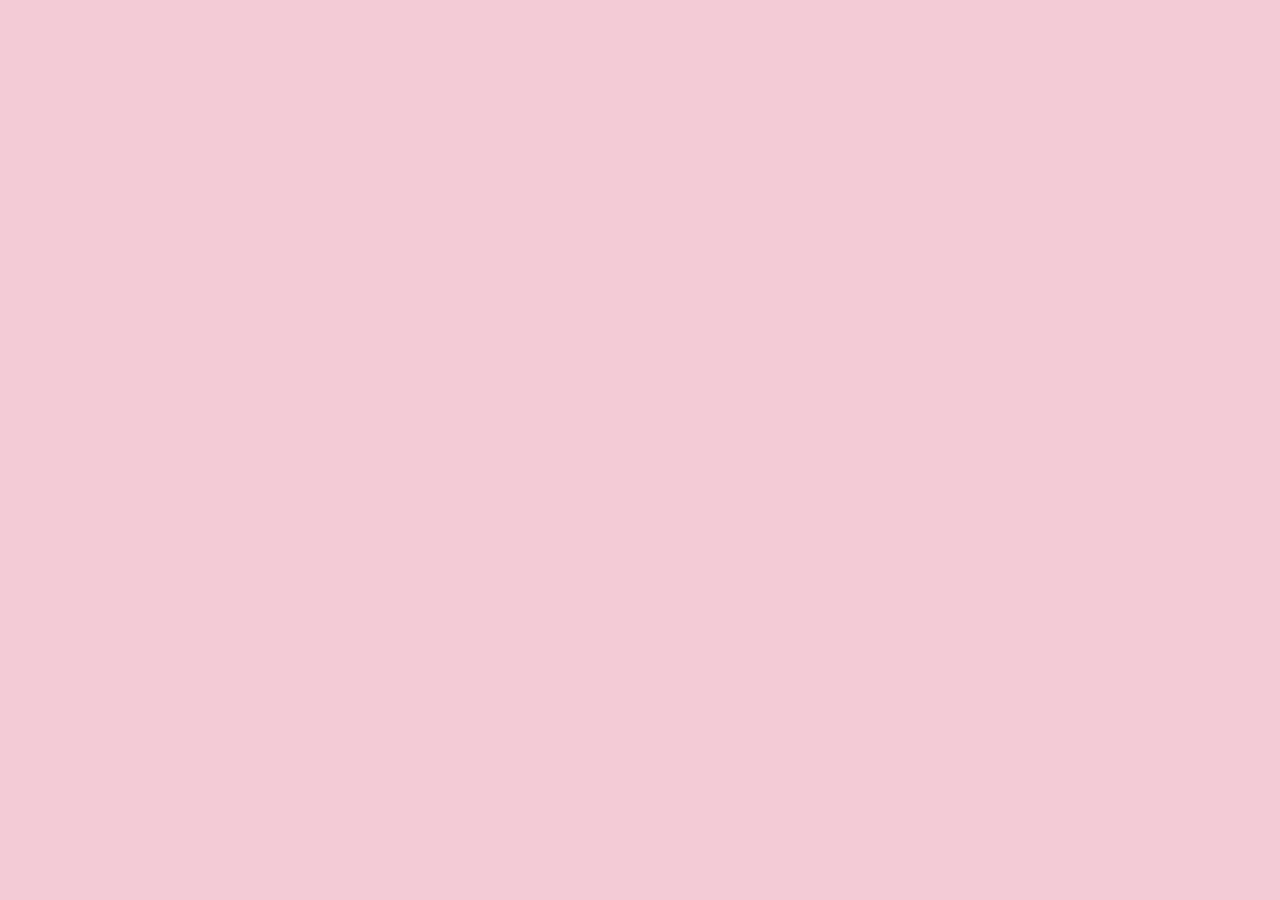
==== index.html @ 4ef360c7 "Move index.html to root and update image paths to reference budget-tracker-site folder" ====
<!DOCTYPE html>
<html lang="en">
<head>
<meta charset="UTF-8" />
<meta name="viewport" content="width=device-width, initial-scale=1.0, viewport-fit=cover" />
<title>Budget Ledger</title>
<link rel="icon" href="budget-tracker-site/icon-1024.png">
<link rel="apple-touch-icon" href="budget-tracker-site/apple-touch-icon.png">
<meta name="apple-mobile-web-app-capable" content="yes">
<meta name="apple-mobile-web-app-status-bar-style" content="default">
<meta name="apple-mobile-web-app-title" content="Budget Ledger">
<link href="https://fonts.googleapis.com/css2?family=Space+Mono:wght@400;700&display=swap" rel="stylesheet">
<style>
  * { box-sizing: border-box; }
  html, body {
    margin: 0;
    padding: 0;
    background: #F3CBD6;
    font-family: "Space Mono", "Courier New", monospace;
    color: #1A1A1A;
  }
  body {
    padding: 28px 16px 60px;
  }
  #app {
    max-width: 620px;
    margin: 0 auto;
  }
  .page-title {
    font-size: 30px;
    font-weight: 700;
    letter-spacing: 0.02em;
    color: #C1502E;
    text-transform: uppercase;
    text-align: center;
    margin: 0 0 4px;
  }
  .page-sub {
    text-align: center;
    font-size: 12px;
    color: #8A5A4C;
    margin: 0 0 24px;
  }

  .win {
    background: #F1EAD9;
    border: 2.5px solid #1A1A1A;
    border-radius: 8px;
    box-shadow: 4px 4px 0 #1A1A1A;
    margin-bottom: 18px;
    overflow: hidden;
  }
  .win-bar {
    background: #E3B7A4;
    border-bottom: 2.5px solid #1A1A1A;
    display: flex;
    align-items: center;
    justify-content: space-between;
    padding: 8px 12px;
  }
  .win-title {
    font-weight: 700;
    font-size: 13px;
    text-transform: uppercase;
    letter-spacing: 0.02em;
    display: flex;
    align-items: center;
    gap: 8px;
    min-width: 0;
    overflow: hidden;
    text-overflow: ellipsis;
    white-space: nowrap;
  }
  .dots { display: flex; gap: 5px; flex-shrink: 0; }
  .dot { width: 10px; height: 10px; border-radius: 50%; border: 1.5px solid #1A1A1A; }
  .dot.red { background: #E8654A; }
  .dot.yellow { background: #F2C230; }
  .dot.green { background: #6FAE68; }

  .win-body { padding: 16px; }

  .totals-win .win-body {
    display: flex;
    align-items: center;
    justify-content: space-between;
    flex-wrap: wrap;
    gap: 10px;
  }
  .totals-fig { font-size: 22px; font-weight: 700; }
  .totals-lbl { font-size: 11px; color: #6B6455; text-transform: uppercase; }
  .month-nav { display: flex; align-items: center; gap: 10px; }
  .month-nav button {
    font-family: inherit;
    font-weight: 700;
    font-size: 14px;
    background: #F2C230;
    border: 2px solid #1A1A1A;
    border-radius: 4px;
    box-shadow: 2px 2px 0 #1A1A1A;
    cursor: pointer;
    padding: 4px 9px;
    color: #1A1A1A;
  }
  .month-nav button:active { box-shadow: none; transform: translate(2px, 2px); }
  .month-label { font-size: 13px; font-weight: 700; min-width: 118px; text-align: center; }

  .cat-body-top {
    display: flex;
    justify-content: space-between;
    align-items: baseline;
    gap: 10px;
    margin-bottom: 10px;
  }
  .cat-remaining { font-size: 18px; font-weight: 700; }
  .cat-remaining.over { color: #C1502E; }
  .cat-remaining-lbl { font-size: 10px; text-transform: uppercase; color: #6B6455; }
  .cat-budget-note { font-size: 11px; color: #6B6455; }

  .bar-track {
    height: 16px;
    border: 2px solid #1A1A1A;
    border-radius: 3px;
    background: #FFFDF8;
    padding: 2px;
    display: flex;
    gap: 2px;
    overflow: hidden;
  }
  .bar-seg {
    flex: 1;
    background: #1A1A1A;
    border-radius: 1px;
  }
  .bar-seg.empty { background: transparent; }
  .bar-seg.over { background: #C1502E; }

  .toggle-btn {
    width: 100%;
    text-align: left;
    background: none;
    border: none;
    padding: 0;
    cursor: pointer;
    font-family: inherit;
    color: inherit;
  }

  .cat-detail { display: none; margin-top: 14px; padding-top: 14px; border-top: 2px dashed #C7BBA6; }
  .cat-detail.open { display: block; }

  label.field-lbl { font-size: 10px; text-transform: uppercase; color: #6B6455; display: block; margin-bottom: 3px; }

  .entry-form { display: flex; flex-wrap: wrap; gap: 8px; align-items: flex-end; margin-bottom: 14px; }
  .entry-form .fld { flex: 1; min-width: 90px; }
  .entry-form input {
    width: 100%;
    font-family: inherit;
    font-size: 13px;
    padding: 8px 9px;
    border: 2px solid #1A1A1A;
    border-radius: 4px;
    background: #FFFDF8;
    color: #1A1A1A;
  }
  .entry-form input:focus { outline: none; background: #FFF8E8; }
  .btn {
    font-family: inherit;
    font-weight: 700;
    font-size: 13px;
    padding: 8px 14px;
    border: 2px solid #1A1A1A;
    border-radius: 4px;
    box-shadow: 3px 3px 0 #1A1A1A;
    cursor: pointer;
    background: #F2C230;
    color: #1A1A1A;
    white-space: nowrap;
  }
  .btn:active { box-shadow: none; transform: translate(3px, 3px); }
  .btn.secondary { background: #FFFDF8; }
  .btn.danger { background: #E8654A; color: #FFFDF8; }
  .btn.small { padding: 6px 10px; font-size: 11px; box-shadow: 2px 2px 0 #1A1A1A; }
  .btn.small:active { transform: translate(2px, 2px); }

  .budget-edit { display: flex; align-items: flex-end; gap: 8px; margin-bottom: 14px; flex-wrap: wrap; }
  .budget-edit .fld { width: 100px; }
  .budget-edit .spacer { flex: 1; }

  .expense-list { display: flex; flex-direction: column; gap: 0; }
  .expense-item {
    display: flex;
    justify-content: space-between;
    align-items: center;
    gap: 8px;
    padding: 8px 0;
    border-bottom: 1.5px dotted #C7BBA6;
    font-size: 12px;
  }
  .expense-item:last-child { border-bottom: none; }
  .exp-left { display: flex; gap: 8px; align-items: baseline; min-width: 0; }
  .exp-date { color: #6B6455; flex-shrink: 0; }
  .exp-note { overflow: hidden; text-overflow: ellipsis; white-space: nowrap; }
  .exp-right { display: flex; gap: 10px; align-items: center; flex-shrink: 0; }
  .exp-amt { font-weight: 700; }
  .exp-del {
    background: #FFFDF8;
    border: 1.5px solid #1A1A1A;
    border-radius: 3px;
    width: 20px; height: 20px;
    line-height: 1;
    cursor: pointer;
    color: #1A1A1A;
    font-size: 13px;
  }
  .exp-del:hover { background: #E8654A; color: #FFFDF8; }
  .empty-note { font-size: 12px; color: #8A8474; padding: 4px 0; }

  .add-cat-form { display: flex; flex-wrap: wrap; gap: 8px; align-items: flex-end; }
  .add-cat-form .fld.grow { flex: 2; min-width: 140px; }
  .add-cat-form .fld.narrow { flex: 1; min-width: 90px; }

  .storage-note {
    text-align: center;
    font-size: 11px;
    color: #8A5A4C;
    margin-top: 20px;
    line-height: 1.6;
  }
  .status-msg { text-align: center; font-size: 13px; color: #8A5A4C; padding: 30px 0; }
</style>
</head>
<body>
<div id="app"></div>

<script>
(function () {
  const PALETTE = ["#C1502E", "#F2C230", "#6FAE68", "#8A6FAE", "#E8654A", "#3E8F8A"];
  const STORAGE_KEY = "budget-ledger-data";
  const DEFAULT_CATEGORIES = [
    { id: "rent", name: "Rent", budget: 1400 },
    { id: "utilities", name: "Utilities", budget: 150 },
    { id: "gas", name: "Gas", budget: 120 },
    { id: "dining", name: "Going out to eat", budget: 150 },
    { id: "groceries", name: "Groceries", budget: 300 }
  ];

  let data = null;
  let currentMonth = new Date().toISOString().slice(0, 7);
  let expandedCat = null;
  let storageOk = true;

  function uid() {
    return Date.now().toString(36) + Math.random().toString(36).slice(2, 7);
  }

  function fmt(n) {
    return "$" + Number(n).toLocaleString(undefined, { minimumFractionDigits: 2, maximumFractionDigits: 2 });
  }

  function monthLabel(ym) {
    const [y, m] = ym.split("-").map(Number);
    const d = new Date(y, m - 1, 1);
    return d.toLocaleDateString(undefined, { month: "long", year: "numeric" }).toUpperCase();
  }

  function shiftMonth(ym, delta) {
    const [y, m] = ym.split("-").map(Number);
    const d = new Date(y, m - 1 + delta, 1);
    return d.getFullYear() + "-" + String(d.getMonth() + 1).padStart(2, "0");
  }

  function loadData() {
    try {
      const raw = localStorage.getItem(STORAGE_KEY);
      data = raw ? JSON.parse(raw) : null;
    } catch (e) {
      data = null;
      storageOk = false;
    }
    if (!data) {
      data = { categories: DEFAULT_CATEGORIES.map((c, i) => ({ ...c, color: PALETTE[i % PALETTE.length] })), expenses: [] };
      saveData();
    }
    if (!data.categories) data.categories = [];
    if (!data.expenses) data.expenses = [];
  }

  function saveData() {
    try {
      localStorage.setItem(STORAGE_KEY, JSON.stringify(data));
      storageOk = true;
    } catch (e) {
      storageOk = false;
    }
  }

  function categorySpent(catId, ym) {
    return data.expenses
      .filter((e) => e.categoryId === catId && e.date.slice(0, 7) === ym)
      .reduce((sum, e) => sum + e.amount, 0);
  }

  function categoryExpenses(catId, ym) {
    return data.expenses
      .filter((e) => e.categoryId === catId && e.date.slice(0, 7) === ym)
      .sort((a, b) => (a.date < b.date ? 1 : -1));
  }

  function todayStr() {
    return new Date().toISOString().slice(0, 10);
  }

  function niceDate(iso) {
    const d = new Date(iso + "T00:00:00");
    return d.toLocaleDateString(undefined, { month: "short", day: "numeric" });
  }

  function escapeHtml(s) {
    const div = document.createElement("div");
    div.textContent = s;
    return div.innerHTML;
  }

  function renderBar(pct, over) {
    const segCount = 14;
    const filled = Math.round((Math.min(pct, 100) / 100) * segCount);
    let segs = "";
    for (let i = 0; i < segCount; i++) {
      if (i < filled) {
        segs += '<div class="bar-seg' + (over ? " over" : "") + '"></div>';
      } else {
        segs += '<div class="bar-seg empty"></div>';
      }
    }
    return segs;
  }

  function render() {
    const app = document.getElementById("app");
    const totalBudget = data.categories.reduce((s, c) => s + c.budget, 0);
    const totalSpent = data.categories.reduce((s, c) => s + categorySpent(c.id, currentMonth), 0);

    let html = "";
    html += '<div class="page-title">Budget Ledger.</div>';
    html += '<div class="page-sub">tap a category to log an expense</div>';

    html += '<div class="win totals-win">';
    html += '  <div class="win-bar"><div class="win-title"><span class="dots"><span class="dot red"></span><span class="dot yellow"></span><span class="dot green"></span></span>Overview.exe</div></div[...]
    html += '  <div class="win-body">';
    html += '    <div class="month-nav"><button id="prev-month" aria-label="Previous month">&#8249;</button><span class="month-label">' + monthLabel(currentMonth) + '</span><button id="next-month" ari[...]
    html += '    <div style="text-align:right"><div class="totals-lbl">spent / budget</div><div class="totals-fig">' + fmt(totalSpent) + " / " + fmt(totalBudget) + "</div></div>";
    html += "  </div>";
    html += "</div>";

    if (data.categories.length === 0) {
      html += '<div class="status-msg">No categories yet. Add one below.</div>';
    }

    data.categories.forEach((cat, idx) => {
      const spent = categorySpent(cat.id, currentMonth);
      const remaining = cat.budget - spent;
      const pct = cat.budget > 0 ? (spent / cat.budget) * 100 : 0;
      const over = remaining < 0;
      const isOpen = expandedCat === cat.id;
      const expenses = categoryExpenses(cat.id, currentMonth);
      const dotColors = ["red", "yellow", "green"];

      html += '<div class="win">';
      html += '  <button class="toggle-btn" data-toggle="' + cat.id + '">';
      html += '    <div class="win-bar"><div class="win-title"><span class="dots"><span class="dot ' + dotColors[idx % 3] + '"></span><span class="dot ' + dotColors[(idx + 1) % 3] + '"></span><span cl[...]
      html += "  </button>";
      html += '  <div class="win-body">';
      html += '    <div class="cat-body-top"><div><div class="cat-remaining-lbl">' + (over ? "over by" : "remaining") + '</div><div class="cat-remaining' + (over ? " over" : "") + '">' + fmt(Math.abs([...]
      html += '      <div class="cat-budget-note">budget ' + fmt(cat.budget) + " &middot; spent " + fmt(spent) + "</div></div>";
      html += '    <div class="bar-track">' + renderBar(pct, over) + "</div>";

      html += '    <div class="cat-detail' + (isOpen ? " open" : "") + '">';
      html += '      <form class="entry-form" data-add-expense="' + cat.id + '">';
      html += '        <div class="fld"><label class="field-lbl">Amount</label><input type="number" step="0.01" min="0" name="amount" placeholder="0.00" required /></div>';
      html += '        <div class="fld"><label class="field-lbl">Note</label><input type="text" name="note" placeholder="optional" /></div>';
      html += '        <div class="fld"><label class="field-lbl">Date</label><input type="date" name="date" value="' + todayStr() + '" /></div>';
      html += '        <button type="submit" class="btn">Log it</button>';
      html += "      </form>";

      html += '      <div class="budget-edit"><div class="fld"><label class="field-lbl">Monthly budget</label><input type="number" step="1" min="0" value="' + cat.budget + '" data-budget-input="' + ca[...]
      html += '        <button class="btn secondary small" data-save-budget="' + cat.id + '">Save</button>';
      html += '        <div class="spacer"></div>';
      html += '        <button class="btn danger small" data-del-cat="' + cat.id + '">Delete category</button></div>';

      html += '      <div class="expense-list">';
      if (expenses.length === 0) {
        html += '<div class="empty-note">Nothing logged yet this month.</div>';
      } else {
        expenses.forEach((e) => {
          html += '<div class="expense-item">';
          html += '  <div class="exp-left"><span class="exp-date">' + niceDate(e.date) + '</span><span class="exp-note">' + escapeHtml(e.note || "") + "</span></div>";
          html += '  <div class="exp-right"><span class="exp-amt">' + fmt(e.amount) + '</span><button class="exp-del" data-del-expense="' + e.id + '" aria-label="Delete entry">&times;</button></div>';
          html += "</div>";
        });
      }
      html += "      </div>";
      html += "    </div>";
      html += "  </div>";
      html += "</div>";
    });

    html += '<div class="win">';
    html += '  <div class="win-bar"><div class="win-title"><span class="dots"><span class="dot red"></span><span class="dot yellow"></span><span class="dot green"></span></span>New category</div></div[...]
    html += '  <div class="win-body">';
    html += '    <form class="add-cat-form" id="add-cat-form">';
    html += '      <div class="fld grow"><label class="field-lbl">Name</label><input type="text" name="name" placeholder="e.g. Subscriptions" required /></div>';
    html += '      <div class="fld narrow"><label class="field-lbl">Budget</label><input type="number" name="budget" step="1" min="0" placeholder="0" required /></div>';
    html += '      <button type="submit" class="btn">Add</button>';
    html += "    </form>";
    if (!storageOk) {
      html += '<div class="empty-note" style="color:#C1502E;margin-top:10px;">Could not save to this browser — your changes may not persist.</div>';
    }
    html += "  </div>";
    html += "</div>";

    html += '<div class="storage-note">data is saved in this browser only.<br>bookmark or add to home screen to keep coming back to it.</div>';

    app.innerHTML = html;
    attachHandlers();
  }

  function attachHandlers() {
    document.getElementById("prev-month").addEventListener("click", () => {
      currentMonth = shiftMonth(currentMonth, -1);
      render();
    });
    document.getElementById("next-month").addEventListener("click", () => {
      currentMonth = shiftMonth(currentMonth, 1);
      render();
    });

    document.querySelectorAll("[data-toggle]").forEach((el) => {
      el.addEventListener("click", () => {
        const id = el.getAttribute("data-toggle");
        expandedCat = expandedCat === id ? null : id;
        render();
      });
    });

    document.querySelectorAll("[data-add-expense]").forEach((form) => {
      form.addEventListener("submit", (ev) => {
        ev.preventDefault();
        const catId = form.getAttribute("data-add-expense");
        const amountInput = form.querySelector('input[name="amount"]');
        const noteInput = form.querySelector('input[name="note"]');
        const dateInput = form.querySelector('input[name="date"]');
        const amount = parseFloat(amountInput.value);
        if (!amount || amount <= 0) {
          amountInput.style.borderColor = "#C1502E";
          return;
        }
        data.expenses.push({
          id: uid(),
          categoryId: catId,
          amount: amount,
          note: noteInput.value.trim(),
          date: dateInput.value || todayStr()
        });
        saveData();
        render();
      });
    });

    document.querySelectorAll("[data-save-budget]").forEach((btn) => {
      btn.addEventListener("click", () => {
        const catId = btn.getAttribute("data-save-budget");
        const input = document.querySelector('[data-budget-input="' + catId + '"]');
        const val = parseFloat(input.value);
        if (isNaN(val) || val < 0) return;
        const cat = data.categories.find((c) => c.id === catId);
        if (cat) cat.budget = val;
        saveData();
        render();
      });
    });

    document.querySelectorAll("[data-del-cat]").forEach((btn) => {
      btn.addEventListener("click", () => {
        const catId = btn.getAttribute("data-del-cat");
        data.categories = data.categories.filter((c) => c.id !== catId);
        data.expenses = data.expenses.filter((e) => e.categoryId !== catId);
        if (expandedCat === catId) expandedCat = null;
        saveData();
        render();
      });
    });

    document.querySelectorAll("[data-del-expense]").forEach((btn) => {
      btn.addEventListener("click", () => {
        const expId = btn.getAttribute("data-del-expense");
        data.expenses = data.expenses.filter((e) => e.id !== expId);
        saveData();
        render();
      });
    });

    const addCatForm = document.getElementById("add-cat-form");
    if (addCatForm) {
      addCatForm.addEventListener("submit", (ev) => {
        ev.preventDefault();
        const nameInput = addCatForm.querySelector('input[name="name"]');
        const budgetInput = addCatForm.querySelector('input[name="budget"]');
        const name = nameInput.value.trim();
        const budget = parseFloat(budgetInput.value);
        if (!name || isNaN(budget) || budget < 0) return;
        const color = PALETTE[data.categories.length % PALETTE.length];
        data.categories.push({ id: uid(), name: name, budget: budget, color: color });
        saveData();
        nameInput.value = "";
        budgetInput.value = "";
        render();
      });
    }
  }

  function init() {
    document.getElementById("app").innerHTML = '<div class="status-msg">Loading your budget...</div>';
    loadData();
    render();
  }

  init();
})();
</script>
</body>
</html>
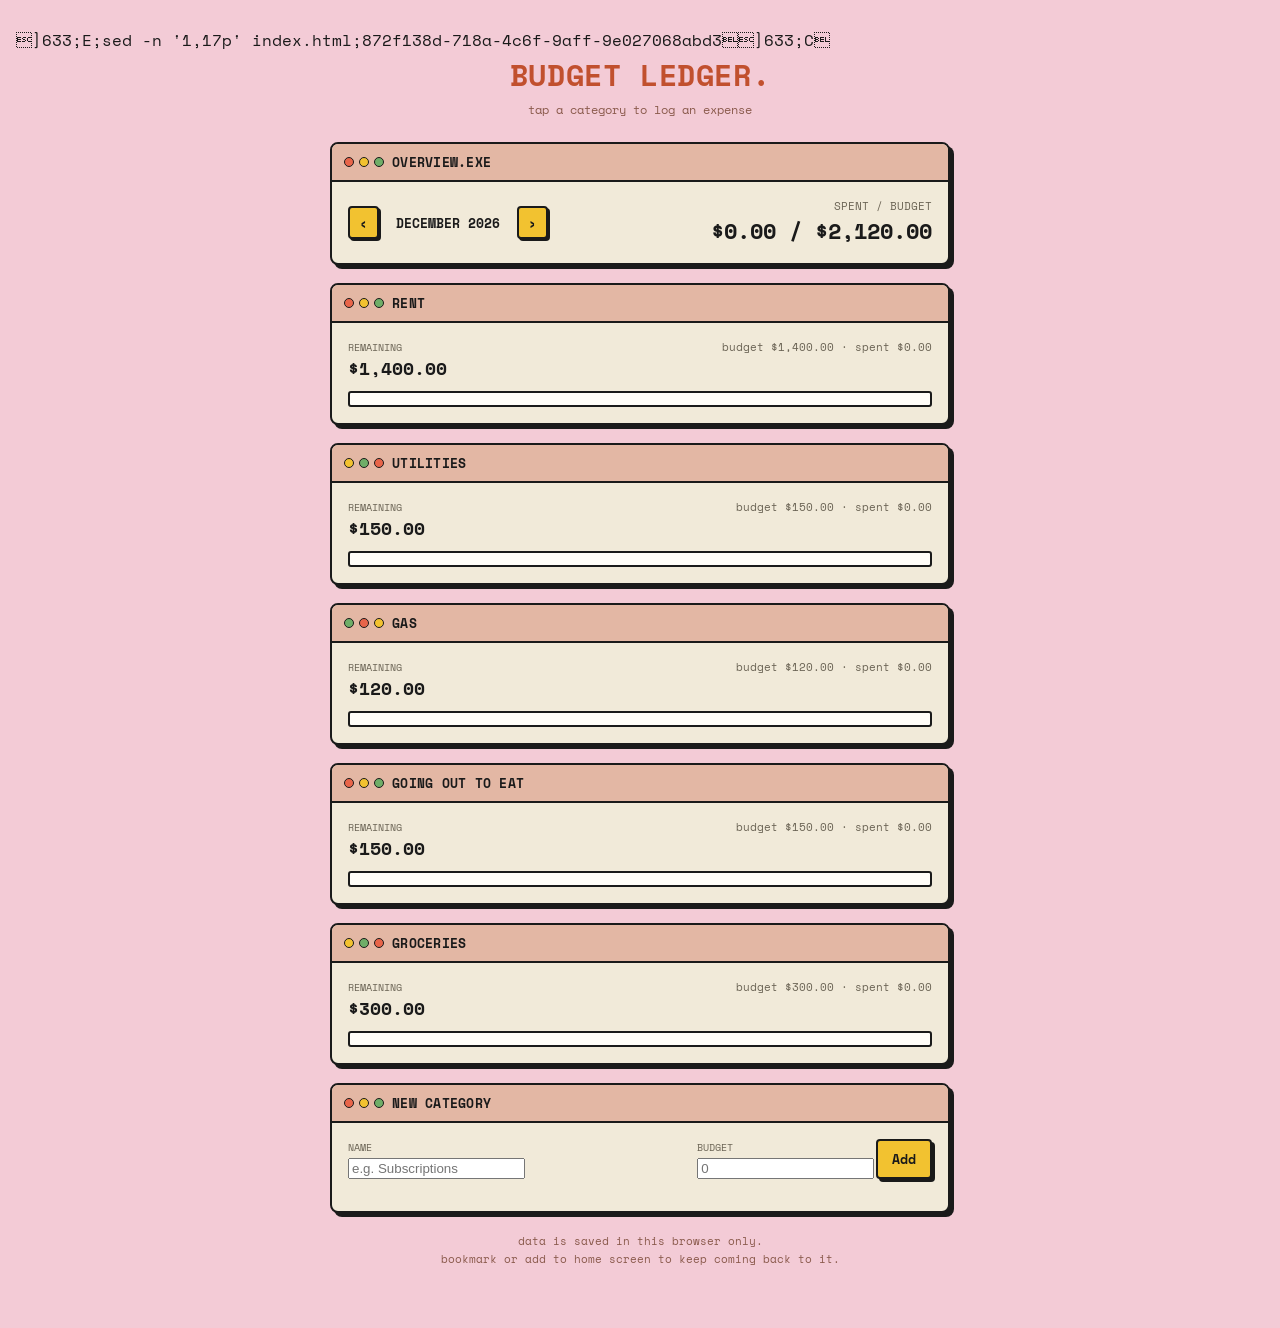
==== commit 16121b11: "Refactor HTML and CSS for Budget Tracker - Updated the title from "Budget Ledger" to "Budget Babe". " ====
--- a/index.html
+++ b/index.html
@@ -1,233 +1,16 @@
-<!DOCTYPE html>
+]633;E;sed -n '1,17p' index.html;872f138d-718a-4c6f-9aff-9e027068abd3]633;C<!DOCTYPE html>
 <html lang="en">
 <head>
 <meta charset="UTF-8" />
 <meta name="viewport" content="width=device-width, initial-scale=1.0, viewport-fit=cover" />
-<title>Budget Ledger</title>
+<title>Budget Babe</title>
 <link rel="icon" href="budget-tracker-site/icon-1024.png">
 <link rel="apple-touch-icon" href="budget-tracker-site/apple-touch-icon.png">
 <meta name="apple-mobile-web-app-capable" content="yes">
 <meta name="apple-mobile-web-app-status-bar-style" content="default">
 <meta name="apple-mobile-web-app-title" content="Budget Ledger">
 <link href="https://fonts.googleapis.com/css2?family=Space+Mono:wght@400;700&display=swap" rel="stylesheet">
-<style>
-  * { box-sizing: border-box; }
-  html, body {
-    margin: 0;
-    padding: 0;
-    background: #F3CBD6;
-    font-family: "Space Mono", "Courier New", monospace;
-    color: #1A1A1A;
-  }
-  body {
-    padding: 28px 16px 60px;
-  }
-  #app {
-    max-width: 620px;
-    margin: 0 auto;
-  }
-  .page-title {
-    font-size: 30px;
-    font-weight: 700;
-    letter-spacing: 0.02em;
-    color: #C1502E;
-    text-transform: uppercase;
-    text-align: center;
-    margin: 0 0 4px;
-  }
-  .page-sub {
-    text-align: center;
-    font-size: 12px;
-    color: #8A5A4C;
-    margin: 0 0 24px;
-  }
-
-  .win {
-    background: #F1EAD9;
-    border: 2.5px solid #1A1A1A;
-    border-radius: 8px;
-    box-shadow: 4px 4px 0 #1A1A1A;
-    margin-bottom: 18px;
-    overflow: hidden;
-  }
-  .win-bar {
-    background: #E3B7A4;
-    border-bottom: 2.5px solid #1A1A1A;
-    display: flex;
-    align-items: center;
-    justify-content: space-between;
-    padding: 8px 12px;
-  }
-  .win-title {
-    font-weight: 700;
-    font-size: 13px;
-    text-transform: uppercase;
-    letter-spacing: 0.02em;
-    display: flex;
-    align-items: center;
-    gap: 8px;
-    min-width: 0;
-    overflow: hidden;
-    text-overflow: ellipsis;
-    white-space: nowrap;
-  }
-  .dots { display: flex; gap: 5px; flex-shrink: 0; }
-  .dot { width: 10px; height: 10px; border-radius: 50%; border: 1.5px solid #1A1A1A; }
-  .dot.red { background: #E8654A; }
-  .dot.yellow { background: #F2C230; }
-  .dot.green { background: #6FAE68; }
-
-  .win-body { padding: 16px; }
-
-  .totals-win .win-body {
-    display: flex;
-    align-items: center;
-    justify-content: space-between;
-    flex-wrap: wrap;
-    gap: 10px;
-  }
-  .totals-fig { font-size: 22px; font-weight: 700; }
-  .totals-lbl { font-size: 11px; color: #6B6455; text-transform: uppercase; }
-  .month-nav { display: flex; align-items: center; gap: 10px; }
-  .month-nav button {
-    font-family: inherit;
-    font-weight: 700;
-    font-size: 14px;
-    background: #F2C230;
-    border: 2px solid #1A1A1A;
-    border-radius: 4px;
-    box-shadow: 2px 2px 0 #1A1A1A;
-    cursor: pointer;
-    padding: 4px 9px;
-    color: #1A1A1A;
-  }
-  .month-nav button:active { box-shadow: none; transform: translate(2px, 2px); }
-  .month-label { font-size: 13px; font-weight: 700; min-width: 118px; text-align: center; }
-
-  .cat-body-top {
-    display: flex;
-    justify-content: space-between;
-    align-items: baseline;
-    gap: 10px;
-    margin-bottom: 10px;
-  }
-  .cat-remaining { font-size: 18px; font-weight: 700; }
-  .cat-remaining.over { color: #C1502E; }
-  .cat-remaining-lbl { font-size: 10px; text-transform: uppercase; color: #6B6455; }
-  .cat-budget-note { font-size: 11px; color: #6B6455; }
-
-  .bar-track {
-    height: 16px;
-    border: 2px solid #1A1A1A;
-    border-radius: 3px;
-    background: #FFFDF8;
-    padding: 2px;
-    display: flex;
-    gap: 2px;
-    overflow: hidden;
-  }
-  .bar-seg {
-    flex: 1;
-    background: #1A1A1A;
-    border-radius: 1px;
-  }
-  .bar-seg.empty { background: transparent; }
-  .bar-seg.over { background: #C1502E; }
-
-  .toggle-btn {
-    width: 100%;
-    text-align: left;
-    background: none;
-    border: none;
-    padding: 0;
-    cursor: pointer;
-    font-family: inherit;
-    color: inherit;
-  }
-
-  .cat-detail { display: none; margin-top: 14px; padding-top: 14px; border-top: 2px dashed #C7BBA6; }
-  .cat-detail.open { display: block; }
-
-  label.field-lbl { font-size: 10px; text-transform: uppercase; color: #6B6455; display: block; margin-bottom: 3px; }
-
-  .entry-form { display: flex; flex-wrap: wrap; gap: 8px; align-items: flex-end; margin-bottom: 14px; }
-  .entry-form .fld { flex: 1; min-width: 90px; }
-  .entry-form input {
-    width: 100%;
-    font-family: inherit;
-    font-size: 13px;
-    padding: 8px 9px;
-    border: 2px solid #1A1A1A;
-    border-radius: 4px;
-    background: #FFFDF8;
-    color: #1A1A1A;
-  }
-  .entry-form input:focus { outline: none; background: #FFF8E8; }
-  .btn {
-    font-family: inherit;
-    font-weight: 700;
-    font-size: 13px;
-    padding: 8px 14px;
-    border: 2px solid #1A1A1A;
-    border-radius: 4px;
-    box-shadow: 3px 3px 0 #1A1A1A;
-    cursor: pointer;
-    background: #F2C230;
-    color: #1A1A1A;
-    white-space: nowrap;
-  }
-  .btn:active { box-shadow: none; transform: translate(3px, 3px); }
-  .btn.secondary { background: #FFFDF8; }
-  .btn.danger { background: #E8654A; color: #FFFDF8; }
-  .btn.small { padding: 6px 10px; font-size: 11px; box-shadow: 2px 2px 0 #1A1A1A; }
-  .btn.small:active { transform: translate(2px, 2px); }
-
-  .budget-edit { display: flex; align-items: flex-end; gap: 8px; margin-bottom: 14px; flex-wrap: wrap; }
-  .budget-edit .fld { width: 100px; }
-  .budget-edit .spacer { flex: 1; }
-
-  .expense-list { display: flex; flex-direction: column; gap: 0; }
-  .expense-item {
-    display: flex;
-    justify-content: space-between;
-    align-items: center;
-    gap: 8px;
-    padding: 8px 0;
-    border-bottom: 1.5px dotted #C7BBA6;
-    font-size: 12px;
-  }
-  .expense-item:last-child { border-bottom: none; }
-  .exp-left { display: flex; gap: 8px; align-items: baseline; min-width: 0; }
-  .exp-date { color: #6B6455; flex-shrink: 0; }
-  .exp-note { overflow: hidden; text-overflow: ellipsis; white-space: nowrap; }
-  .exp-right { display: flex; gap: 10px; align-items: center; flex-shrink: 0; }
-  .exp-amt { font-weight: 700; }
-  .exp-del {
-    background: #FFFDF8;
-    border: 1.5px solid #1A1A1A;
-    border-radius: 3px;
-    width: 20px; height: 20px;
-    line-height: 1;
-    cursor: pointer;
-    color: #1A1A1A;
-    font-size: 13px;
-  }
-  .exp-del:hover { background: #E8654A; color: #FFFDF8; }
-  .empty-note { font-size: 12px; color: #8A8474; padding: 4px 0; }
-
-  .add-cat-form { display: flex; flex-wrap: wrap; gap: 8px; align-items: flex-end; }
-  .add-cat-form .fld.grow { flex: 2; min-width: 140px; }
-  .add-cat-form .fld.narrow { flex: 1; min-width: 90px; }
-
-  .storage-note {
-    text-align: center;
-    font-size: 11px;
-    color: #8A5A4C;
-    margin-top: 20px;
-    line-height: 1.6;
-  }
-  .status-msg { text-align: center; font-size: 13px; color: #8A5A4C; padding: 30px 0; }
-</style>
+<link rel="stylesheet" href="styles.css">
 </head>
 <body>
 <div id="app"></div>
@@ -345,9 +128,9 @@
     html += '<div class="page-sub">tap a category to log an expense</div>';
 
     html += '<div class="win totals-win">';
-    html += '  <div class="win-bar"><div class="win-title"><span class="dots"><span class="dot red"></span><span class="dot yellow"></span><span class="dot green"></span></span>Overview.exe</div></div[...]
+    html += '  <div class="win-bar"><div class="win-title"><span class="dots"><span class="dot red"></span><span class="dot yellow"></span><span class="dot green"></span></span>Overview.exe</div></div>';
     html += '  <div class="win-body">';
-    html += '    <div class="month-nav"><button id="prev-month" aria-label="Previous month">&#8249;</button><span class="month-label">' + monthLabel(currentMonth) + '</span><button id="next-month" ari[...]
+    html += '    <div class="month-nav"><button id="prev-month" aria-label="Previous month">&#8249;</button><span class="month-label">' + monthLabel(currentMonth) + '</span><button id="next-month" aria-label="Next month">&#8250;</button></div>';
     html += '    <div style="text-align:right"><div class="totals-lbl">spent / budget</div><div class="totals-fig">' + fmt(totalSpent) + " / " + fmt(totalBudget) + "</div></div>";
     html += "  </div>";
     html += "</div>";
@@ -367,10 +150,10 @@
 
       html += '<div class="win">';
       html += '  <button class="toggle-btn" data-toggle="' + cat.id + '">';
-      html += '    <div class="win-bar"><div class="win-title"><span class="dots"><span class="dot ' + dotColors[idx % 3] + '"></span><span class="dot ' + dotColors[(idx + 1) % 3] + '"></span><span cl[...]
+      html += '    <div class="win-bar"><div class="win-title"><span class="dots"><span class="dot ' + dotColors[idx % 3] + '"></span><span class="dot ' + dotColors[(idx + 1) % 3] + '"></span><span class="dot ' + dotColors[(idx + 2) % 3] + '"></span></span>' + escapeHtml(cat.name) + "</div></div>";
       html += "  </button>";
       html += '  <div class="win-body">';
-      html += '    <div class="cat-body-top"><div><div class="cat-remaining-lbl">' + (over ? "over by" : "remaining") + '</div><div class="cat-remaining' + (over ? " over" : "") + '">' + fmt(Math.abs([...]
+      html += '    <div class="cat-body-top"><div><div class="cat-remaining-lbl">' + (over ? "over by" : "remaining") + '</div><div class="cat-remaining' + (over ? " over" : "") + '">' + fmt(Math.abs(remaining)) + "</div></div>";
       html += '      <div class="cat-budget-note">budget ' + fmt(cat.budget) + " &middot; spent " + fmt(spent) + "</div></div>";
       html += '    <div class="bar-track">' + renderBar(pct, over) + "</div>";
 
@@ -382,7 +165,7 @@
       html += '        <button type="submit" class="btn">Log it</button>';
       html += "      </form>";
 
-      html += '      <div class="budget-edit"><div class="fld"><label class="field-lbl">Monthly budget</label><input type="number" step="1" min="0" value="' + cat.budget + '" data-budget-input="' + ca[...]
+      html += '      <div class="budget-edit"><div class="fld"><label class="field-lbl">Monthly budget</label><input type="number" step="1" min="0" value="' + cat.budget + '" data-budget-input="' + cat.id + '" /></div>';
       html += '        <button class="btn secondary small" data-save-budget="' + cat.id + '">Save</button>';
       html += '        <div class="spacer"></div>';
       html += '        <button class="btn danger small" data-del-cat="' + cat.id + '">Delete category</button></div>';
@@ -405,7 +188,7 @@
     });
 
     html += '<div class="win">';
-    html += '  <div class="win-bar"><div class="win-title"><span class="dots"><span class="dot red"></span><span class="dot yellow"></span><span class="dot green"></span></span>New category</div></div[...]
+    html += '  <div class="win-bar"><div class="win-title"><span class="dots"><span class="dot red"></span><span class="dot yellow"></span><span class="dot green"></span></span>New category</div></div>';
     html += '  <div class="win-body">';
     html += '    <form class="add-cat-form" id="add-cat-form">';
     html += '      <div class="fld grow"><label class="field-lbl">Name</label><input type="text" name="name" placeholder="e.g. Subscriptions" required /></div>';
--- a/styles.css
+++ b/styles.css
@@ -0,0 +1,216 @@
+* { box-sizing: border-box; }
+html, body {
+  margin: 0;
+  padding: 0;
+  background: #F3CBD6;
+  font-family: "Space Mono", "Courier New", monospace;
+  color: #1A1A1A;
+}
+body {
+  padding: 28px 16px 60px;
+}
+#app {
+  max-width: 620px;
+  margin: 0 auto;
+}
+.page-title {
+  font-size: 30px;
+  font-weight: 700;
+  letter-spacing: 0.02em;
+  color: #C1502E;
+  text-transform: uppercase;
+  text-align: center;
+  margin: 0 0 4px;
+}
+.page-sub {
+  text-align: center;
+  font-size: 12px;
+  color: #8A5A4C;
+  margin: 0 0 24px;
+}
+
+.win {
+  background: #F1EAD9;
+  border: 2.5px solid #1A1A1A;
+  border-radius: 8px;
+  box-shadow: 4px 4px 0 #1A1A1A;
+  margin-bottom: 18px;
+  overflow: hidden;
+}
+.win-bar {
+  background: #E3B7A4;
+  border-bottom: 2.5px solid #1A1A1A;
+  display: flex;
+  align-items: center;
+  justify-content: space-between;
+  padding: 8px 12px;
+}
+.win-title {
+  font-weight: 700;
+  font-size: 13px;
+  text-transform: uppercase;
+  letter-spacing: 0.02em;
+  display: flex;
+  align-items: center;
+  gap: 8px;
+  min-width: 0;
+  overflow: hidden;
+  text-overflow: ellipsis;
+  white-space: nowrap;
+}
+.dots { display: flex; gap: 5px; flex-shrink: 0; }
+.dot { width: 10px; height: 10px; border-radius: 50%; border: 1.5px solid #1A1A1A; }
+.dot.red { background: #E8654A; }
+.dot.yellow { background: #F2C230; }
+.dot.green { background: #6FAE68; }
+
+.win-body { padding: 16px; }
+
+.totals-win .win-body {
+  display: flex;
+  align-items: center;
+  justify-content: space-between;
+  flex-wrap: wrap;
+  gap: 10px;
+}
+.totals-fig { font-size: 22px; font-weight: 700; }
+.totals-lbl { font-size: 11px; color: #6B6455; text-transform: uppercase; }
+.month-nav { display: flex; align-items: center; gap: 10px; }
+.month-nav button {
+  font-family: inherit;
+  font-weight: 700;
+  font-size: 14px;
+  background: #F2C230;
+  border: 2px solid #1A1A1A;
+  border-radius: 4px;
+  box-shadow: 2px 2px 0 #1A1A1A;
+  cursor: pointer;
+  padding: 4px 9px;
+  color: #1A1A1A;
+}
+.month-nav button:active { box-shadow: none; transform: translate(2px, 2px); }
+.month-label { font-size: 13px; font-weight: 700; min-width: 118px; text-align: center; }
+
+.cat-body-top {
+  display: flex;
+  justify-content: space-between;
+  align-items: baseline;
+  gap: 10px;
+  margin-bottom: 10px;
+}
+.cat-remaining { font-size: 18px; font-weight: 700; }
+.cat-remaining.over { color: #C1502E; }
+.cat-remaining-lbl { font-size: 10px; text-transform: uppercase; color: #6B6455; }
+.cat-budget-note { font-size: 11px; color: #6B6455; }
+
+.bar-track {
+  height: 16px;
+  border: 2px solid #1A1A1A;
+  border-radius: 3px;
+  background: #FFFDF8;
+  padding: 2px;
+  display: flex;
+  gap: 2px;
+  overflow: hidden;
+}
+.bar-seg {
+  flex: 1;
+  background: #1A1A1A;
+  border-radius: 1px;
+}
+.bar-seg.empty { background: transparent; }
+.bar-seg.over { background: #C1502E; }
+
+.toggle-btn {
+  width: 100%;
+  text-align: left;
+  background: none;
+  border: none;
+  padding: 0;
+  cursor: pointer;
+  font-family: inherit;
+  color: inherit;
+}
+
+.cat-detail { display: none; margin-top: 14px; padding-top: 14px; border-top: 2px dashed #C7BBA6; }
+.cat-detail.open { display: block; }
+
+label.field-lbl { font-size: 10px; text-transform: uppercase; color: #6B6455; display: block; margin-bottom: 3px; }
+
+.entry-form { display: flex; flex-wrap: wrap; gap: 8px; align-items: flex-end; margin-bottom: 14px; }
+.entry-form .fld { flex: 1; min-width: 90px; }
+.entry-form input {
+  width: 100%;
+  font-family: inherit;
+  font-size: 13px;
+  padding: 8px 9px;
+  border: 2px solid #1A1A1A;
+  border-radius: 4px;
+  background: #FFFDF8;
+  color: #1A1A1A;
+}
+.entry-form input:focus { outline: none; background: #FFF8E8; }
+.btn {
+  font-family: inherit;
+  font-weight: 700;
+  font-size: 13px;
+  padding: 8px 14px;
+  border: 2px solid #1A1A1A;
+  border-radius: 4px;
+  box-shadow: 3px 3px 0 #1A1A1A;
+  cursor: pointer;
+  background: #F2C230;
+  color: #1A1A1A;
+  white-space: nowrap;
+}
+.btn:active { box-shadow: none; transform: translate(3px, 3px); }
+.btn.secondary { background: #FFFDF8; }
+.btn.danger { background: #E8654A; color: #FFFDF8; }
+.btn.small { padding: 6px 10px; font-size: 11px; box-shadow: 2px 2px 0 #1A1A1A; }
+.btn.small:active { transform: translate(2px, 2px); }
+
+.budget-edit { display: flex; align-items: flex-end; gap: 8px; margin-bottom: 14px; flex-wrap: wrap; }
+.budget-edit .fld { width: 100px; }
+.budget-edit .spacer { flex: 1; }
+
+.expense-list { display: flex; flex-direction: column; gap: 0; }
+.expense-item {
+  display: flex;
+  justify-content: space-between;
+  align-items: center;
+  gap: 8px;
+  padding: 8px 0;
+  border-bottom: 1.5px dotted #C7BBA6;
+  font-size: 12px;
+}
+.expense-item:last-child { border-bottom: none; }
+.exp-left { display: flex; gap: 8px; align-items: baseline; min-width: 0; }
+.exp-date { color: #6B6455; flex-shrink: 0; }
+.exp-note { overflow: hidden; text-overflow: ellipsis; white-space: nowrap; }
+.exp-right { display: flex; gap: 10px; align-items: center; flex-shrink: 0; }
+.exp-amt { font-weight: 700; }
+.exp-del {
+  background: #FFFDF8;
+  border: 1.5px solid #1A1A1A;
+  border-radius: 3px;
+  width: 20px; height: 20px;
+  line-height: 1;
+  cursor: pointer;
+  color: #1A1A1A;
+  font-size: 13px;
+}
+.exp-del:hover { background: #E8654A; color: #FFFDF8; }
+.empty-note { font-size: 12px; color: #8A8474; padding: 4px 0; }
+
+.add-cat-form { display: flex; flex-wrap: wrap; gap: 8px; align-items: flex-end; }
+.add-cat-form .fld.grow { flex: 2; min-width: 140px; }
+.add-cat-form .fld.narrow { flex: 1; min-width: 90px; }
+
+.storage-note {
+  text-align: center;
+  font-size: 11px;
+  color: #8A5A4C;
+  margin-top: 20px;
+  line-height: 1.6;
+}
+.status-msg { text-align: center; font-size: 13px; color: #8A5A4C; padding: 30px 0; }
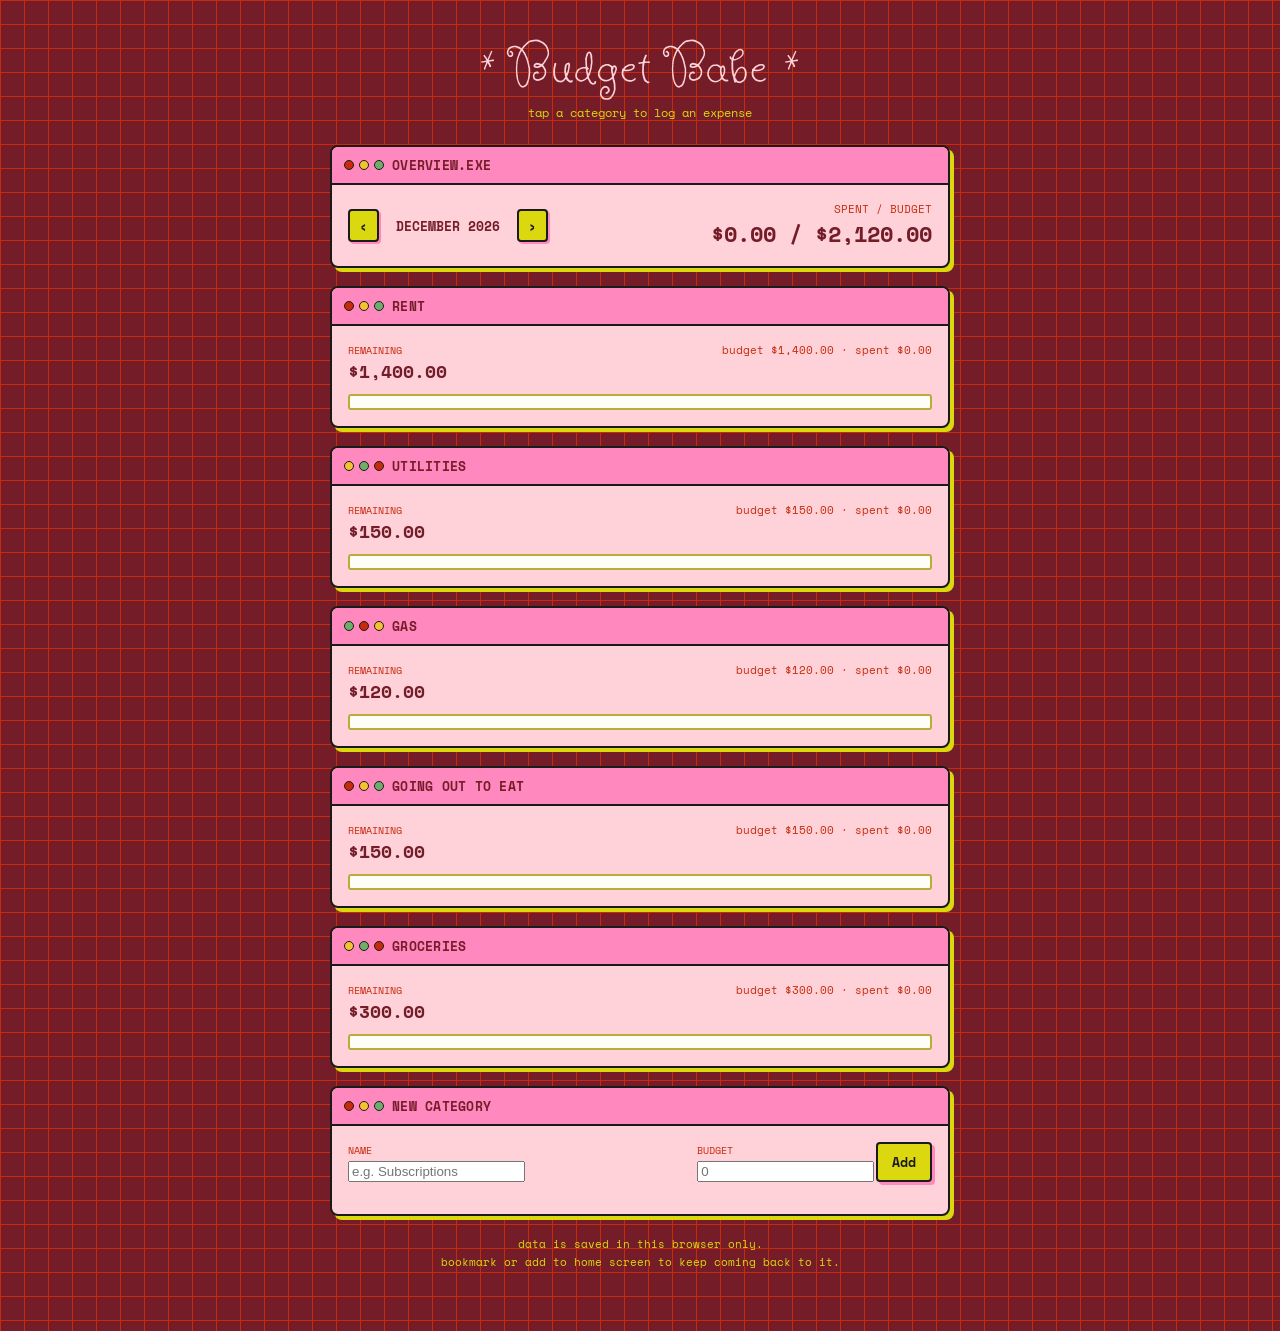
==== commit bb64b521: "Update HTML and CSS for Budget Babe branding and styling enhancements" ====
--- a/index.html
+++ b/index.html
@@ -1,4 +1,3 @@
-]633;E;sed -n '1,17p' index.html;872f138d-718a-4c6f-9aff-9e027068abd3]633;C<!DOCTYPE html>
 <html lang="en">
 <head>
 <meta charset="UTF-8" />
@@ -8,7 +7,10 @@
 <link rel="apple-touch-icon" href="budget-tracker-site/apple-touch-icon.png">
 <meta name="apple-mobile-web-app-capable" content="yes">
 <meta name="apple-mobile-web-app-status-bar-style" content="default">
-<meta name="apple-mobile-web-app-title" content="Budget Ledger">
+<meta name="apple-mobile-web-app-title" content="Budget Babe">
+<link rel="preconnect" href="https://fonts.googleapis.com">
+<link rel="preconnect" href="https://fonts.gstatic.com" crossorigin>
+<link href="https://fonts.googleapis.com/css2?family=Butterfly+Kids&family=Geist+Pixel&display=swap" rel="stylesheet">
 <link href="https://fonts.googleapis.com/css2?family=Space+Mono:wght@400;700&display=swap" rel="stylesheet">
 <link rel="stylesheet" href="styles.css">
 </head>
@@ -124,7 +126,7 @@
     const totalSpent = data.categories.reduce((s, c) => s + categorySpent(c.id, currentMonth), 0);
 
     let html = "";
-    html += '<div class="page-title">Budget Ledger.</div>';
+    html += '<div class="page-title">* Budget Babe *</div>';
     html += '<div class="page-sub">tap a category to log an expense</div>';
 
     html += '<div class="win totals-win">';
--- a/styles.css
+++ b/styles.css
@@ -2,9 +2,13 @@
 html, body {
   margin: 0;
   padding: 0;
-  background: #F3CBD6;
+  background-color: #741d28;
+  background-image:
+    linear-gradient(#c72b0c 1px, transparent 1px),
+    linear-gradient(90deg, #c72b0c 1px, transparent 1px);
+  background-size: 24px 24px;
   font-family: "Space Mono", "Courier New", monospace;
-  color: #1A1A1A;
+  color: #741d28;
 }
 body {
   padding: 28px 16px 60px;
@@ -14,31 +18,31 @@
   margin: 0 auto;
 }
 .page-title {
-  font-size: 30px;
-  font-weight: 700;
+  font-family: "Butterfly Kids", cursive;
+  font-weight: 400;
+  font-size: 60px;
   letter-spacing: 0.02em;
-  color: #C1502E;
-  text-transform: uppercase;
+  color: #ffd2d9;
   text-align: center;
   margin: 0 0 4px;
 }
 .page-sub {
   text-align: center;
   font-size: 12px;
-  color: #8A5A4C;
+  color: #dbd80f;
   margin: 0 0 24px;
 }
 
 .win {
-  background: #F1EAD9;
+  background: #ffd2d9;
   border: 2.5px solid #1A1A1A;
   border-radius: 8px;
-  box-shadow: 4px 4px 0 #1A1A1A;
+  box-shadow: 4px 4px 0 #dbd80f;
   margin-bottom: 18px;
   overflow: hidden;
 }
 .win-bar {
-  background: #E3B7A4;
+  background: #ff88be;
   border-bottom: 2.5px solid #1A1A1A;
   display: flex;
   align-items: center;
@@ -60,7 +64,7 @@
 }
 .dots { display: flex; gap: 5px; flex-shrink: 0; }
 .dot { width: 10px; height: 10px; border-radius: 50%; border: 1.5px solid #1A1A1A; }
-.dot.red { background: #E8654A; }
+.dot.red { background: #c72b0c; }
 .dot.yellow { background: #F2C230; }
 .dot.green { background: #6FAE68; }
 
@@ -74,16 +78,16 @@
   gap: 10px;
 }
 .totals-fig { font-size: 22px; font-weight: 700; }
-.totals-lbl { font-size: 11px; color: #6B6455; text-transform: uppercase; }
+.totals-lbl { font-size: 11px; color: #c72b0c; text-transform: uppercase; }
 .month-nav { display: flex; align-items: center; gap: 10px; }
 .month-nav button {
   font-family: inherit;
   font-weight: 700;
   font-size: 14px;
-  background: #F2C230;
+  background: #dbd80f;
   border: 2px solid #1A1A1A;
   border-radius: 4px;
-  box-shadow: 2px 2px 0 #1A1A1A;
+  box-shadow: 2px 2px 0 #ff88be;
   cursor: pointer;
   padding: 4px 9px;
   color: #1A1A1A;
@@ -99,13 +103,13 @@
   margin-bottom: 10px;
 }
 .cat-remaining { font-size: 18px; font-weight: 700; }
-.cat-remaining.over { color: #C1502E; }
-.cat-remaining-lbl { font-size: 10px; text-transform: uppercase; color: #6B6455; }
-.cat-budget-note { font-size: 11px; color: #6B6455; }
+.cat-remaining.over { color: #c72b0c; }
+.cat-remaining-lbl { font-size: 10px; text-transform: uppercase; color: #c72b0c; }
+.cat-budget-note { font-size: 11px; color: #c72b0c; }
 
 .bar-track {
   height: 16px;
-  border: 2px solid #1A1A1A;
+  border: 2px solid #b9ac39;
   border-radius: 3px;
   background: #FFFDF8;
   padding: 2px;
@@ -119,7 +123,7 @@
   border-radius: 1px;
 }
 .bar-seg.empty { background: transparent; }
-.bar-seg.over { background: #C1502E; }
+.bar-seg.over { background: #c72b0c; }
 
 .toggle-btn {
   width: 100%;
@@ -135,7 +139,7 @@
 .cat-detail { display: none; margin-top: 14px; padding-top: 14px; border-top: 2px dashed #C7BBA6; }
 .cat-detail.open { display: block; }
 
-label.field-lbl { font-size: 10px; text-transform: uppercase; color: #6B6455; display: block; margin-bottom: 3px; }
+label.field-lbl { font-size: 10px; text-transform: uppercase; color: #c72b0c; display: block; margin-bottom: 3px; }
 
 .entry-form { display: flex; flex-wrap: wrap; gap: 8px; align-items: flex-end; margin-bottom: 14px; }
 .entry-form .fld { flex: 1; min-width: 90px; }
@@ -157,20 +161,21 @@
   padding: 8px 14px;
   border: 2px solid #1A1A1A;
   border-radius: 4px;
-  box-shadow: 3px 3px 0 #1A1A1A;
-  cursor: pointer;
-  background: #F2C230;
+  box-shadow: 3px 3px 0 #ff88be;
+  cursor: pointer;
+  background: #dbd80f;
   color: #1A1A1A;
   white-space: nowrap;
 }
 .btn:active { box-shadow: none; transform: translate(3px, 3px); }
-.btn.secondary { background: #FFFDF8; }
-.btn.danger { background: #E8654A; color: #FFFDF8; }
-.btn.small { padding: 6px 10px; font-size: 11px; box-shadow: 2px 2px 0 #1A1A1A; }
+.btn.secondary { background: #dbd80f; }
+.btn.danger { background: #c72b0c; color: #ffd2d9; }
+.btn.small { padding: 6px 20px; font-size: 11px; box-shadow: 2px 2px 0 #ff88be; }
 .btn.small:active { transform: translate(2px, 2px); }
 
-.budget-edit { display: flex; align-items: flex-end; gap: 8px; margin-bottom: 14px; flex-wrap: wrap; }
-.budget-edit .fld { width: 100px; }
+.budget-edit { display: flex; align-items: flex-end; gap: 16px; margin-bottom: 14px; flex-wrap: wrap; }
+.budget-edit .fld { flex: 0 0 100px; width: 100px; }
+.budget-edit .btn { flex: 0 0 auto; margin-left: 8px; }
 .budget-edit .spacer { flex: 1; }
 
 .expense-list { display: flex; flex-direction: column; gap: 0; }
@@ -180,17 +185,17 @@
   align-items: center;
   gap: 8px;
   padding: 8px 0;
-  border-bottom: 1.5px dotted #C7BBA6;
+  border-bottom: 1.5px dotted #ff88be;
   font-size: 12px;
 }
 .expense-item:last-child { border-bottom: none; }
 .exp-left { display: flex; gap: 8px; align-items: baseline; min-width: 0; }
-.exp-date { color: #6B6455; flex-shrink: 0; }
+.exp-date { color: #c72b0c; flex-shrink: 0; }
 .exp-note { overflow: hidden; text-overflow: ellipsis; white-space: nowrap; }
 .exp-right { display: flex; gap: 10px; align-items: center; flex-shrink: 0; }
 .exp-amt { font-weight: 700; }
 .exp-del {
-  background: #FFFDF8;
+  background: #ffd2d9;
   border: 1.5px solid #1A1A1A;
   border-radius: 3px;
   width: 20px; height: 20px;
@@ -199,8 +204,8 @@
   color: #1A1A1A;
   font-size: 13px;
 }
-.exp-del:hover { background: #E8654A; color: #FFFDF8; }
-.empty-note { font-size: 12px; color: #8A8474; padding: 4px 0; }
+.exp-del:hover { background: #c72b0c; color: #ffd2d9; }
+.empty-note { font-size: 12px; color: #741d28; padding: 4px 0; }
 
 .add-cat-form { display: flex; flex-wrap: wrap; gap: 8px; align-items: flex-end; }
 .add-cat-form .fld.grow { flex: 2; min-width: 140px; }
@@ -209,8 +214,8 @@
 .storage-note {
   text-align: center;
   font-size: 11px;
-  color: #8A5A4C;
+  color: #dbd80f;
   margin-top: 20px;
   line-height: 1.6;
 }
-.status-msg { text-align: center; font-size: 13px; color: #8A5A4C; padding: 30px 0; }
+.status-msg { text-align: center; font-size: 13px; color: #b9ac39; padding: 30px 0; }
